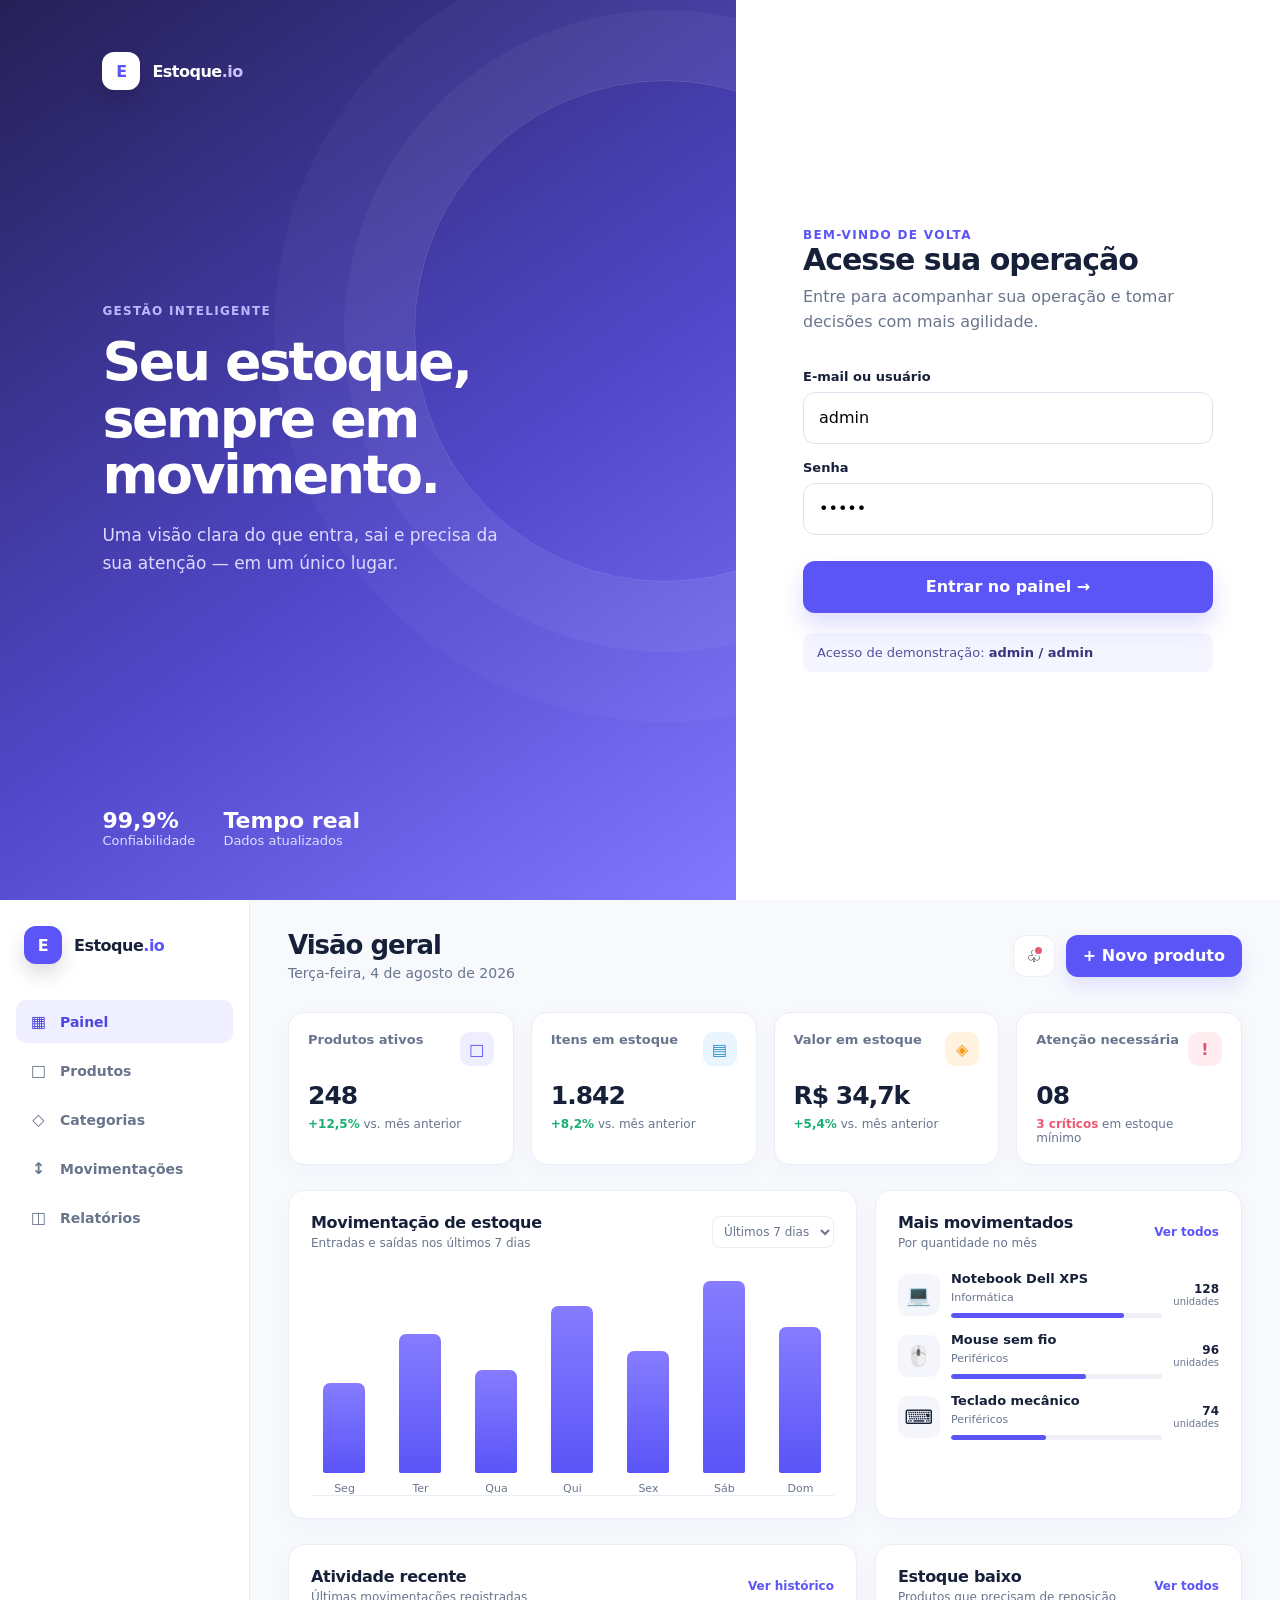
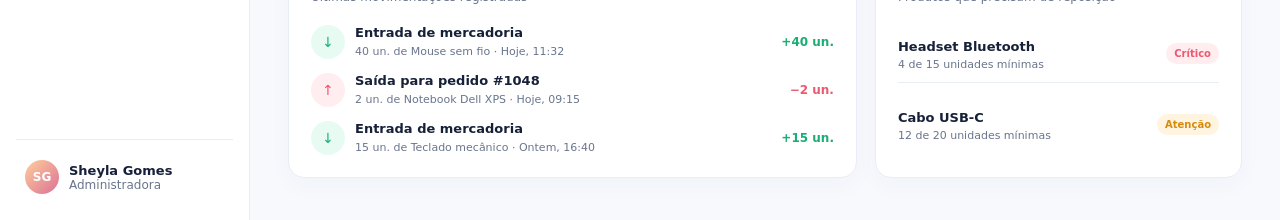
==== index.html @ 73a653dc "Add files via upload" ====
<!doctype html>
<html lang="pt-BR">
<head>
  <meta charset="UTF-8" />
  <meta name="viewport" content="width=device-width, initial-scale=1.0" />
  <title>Estoque | Controle inteligente</title>
  <style>
    :root { --ink:#172039; --muted:#69758d; --line:#e9edf5; --surface:#fff; --canvas:#f7f9fd; --brand:#5b54f7; --brand-2:#857cff; --green:#18ae74; --red:#ec5970; --amber:#ffb547; }
    *{box-sizing:border-box} body{margin:0;font-family:Inter,ui-sans-serif,system-ui,-apple-system,"Segoe UI",sans-serif;color:var(--ink);background:var(--canvas)} button,input,select{font:inherit} button{border:0;cursor:pointer}
    .login{min-height:100vh;display:grid;grid-template-columns:1.15fr .85fr;background:#fff}.login-visual{padding:52px 8vw;display:flex;flex-direction:column;justify-content:space-between;background:linear-gradient(145deg,#252056 0%,#5148cb 58%,#8178ff 100%);color:#fff;position:relative;overflow:hidden}.login-visual:after{content:"";position:absolute;width:500px;height:500px;border:1px solid rgba(255,255,255,.15);border-radius:50%;right:-180px;top:80px;box-shadow:0 0 0 70px rgba(255,255,255,.04),0 0 0 140px rgba(255,255,255,.03)}.brand{display:flex;gap:12px;align-items:center;font-weight:800;letter-spacing:-.5px;position:relative;z-index:1}.brand-mark{width:38px;height:38px;border-radius:12px;background:#fff;color:var(--brand);display:grid;place-items:center;font-weight:900;box-shadow:0 10px 20px #0002}.login-copy{max-width:520px;position:relative;z-index:1}.eyebrow{font-size:12px;font-weight:800;letter-spacing:1.3px;text-transform:uppercase;color:#bcb8ff}.login-copy h1{font-size:clamp(36px,4.2vw,64px);line-height:1.05;letter-spacing:-2.4px;margin:16px 0}.login-copy p{font-size:17px;line-height:1.65;color:#dddafe;max-width:400px}.mini-stats{display:flex;gap:28px;font-size:13px;color:#dedcff;position:relative;z-index:1}.mini-stats b{font-size:22px;display:block;color:#fff}.login-form{display:flex;justify-content:center;align-items:center;padding:32px}.form-card{width:min(410px,100%)}.form-card h2{font-size:30px;letter-spacing:-1px;margin:0 0 8px}.form-card>p{color:var(--muted);line-height:1.55;margin:0 0 34px}.field{display:grid;gap:8px;margin:16px 0}.field label{font-size:13px;font-weight:700}.field input{height:52px;border:1px solid #dde3ee;border-radius:12px;padding:0 15px;outline:none;transition:.2s}.field input:focus{border-color:var(--brand);box-shadow:0 0 0 4px #5b54f715}.primary{background:var(--brand);color:#fff;height:52px;border-radius:12px;font-weight:800;width:100%;margin-top:10px;box-shadow:0 12px 22px #5b54f734;transition:.2s}.primary:hover{transform:translateY(-1px);background:#4d46e9}.hint{margin-top:20px;padding:12px 14px;border-radius:10px;background:#f4f5ff;color:#56519f;font-size:13px}.hint b{color:#39347c}
    .app{display:grid;grid-template-columns:250px 1fr;min-height:100vh}.side{background:#fff;border-right:1px solid var(--line);padding:26px 16px;display:flex;flex-direction:column}.side .brand{color:var(--ink);padding:0 8px 36px}.side .brand-mark{background:var(--brand);color:white}.nav{display:grid;gap:6px}.nav button{background:transparent;color:#68758c;text-align:left;padding:12px 13px;border-radius:10px;font-size:14px;font-weight:700;display:flex;gap:12px;align-items:center}.nav button:hover,.nav button.active{background:#f0efff;color:#4e47de}.nav .ico{width:19px;text-align:center;font-size:16px}.side-bottom{margin-top:auto;padding:20px 9px 0;border-top:1px solid var(--line);display:flex;gap:10px;align-items:center}.avatar{width:34px;height:34px;border-radius:50%;background:linear-gradient(135deg,#ffcf9d,#db7194);color:#fff;display:grid;place-items:center;font-size:12px;font-weight:800}.who{font-size:12px;color:var(--muted)}.who b{display:block;color:var(--ink);font-size:13px}
    main{padding:30px 38px 42px;max-width:1550px;width:100%;margin:auto}.top{display:flex;align-items:center;justify-content:space-between;margin-bottom:31px}.top h1{font-size:26px;letter-spacing:-1px;margin:0 0 5px}.top p{margin:0;color:var(--muted);font-size:14px}.actions{display:flex;gap:11px;align-items:center}.bell{width:42px;height:42px;border:1px solid var(--line);background:#fff;border-radius:12px;font-size:17px;position:relative}.bell:after{content:"";position:absolute;width:7px;height:7px;border-radius:50%;background:var(--red);top:9px;right:10px;border:2px solid #fff}.new{height:42px;border-radius:12px;background:var(--brand);color:#fff;padding:0 17px;font-weight:750;box-shadow:0 9px 18px #5b54f724}.dashboard{display:grid;gap:25px}.metrics{display:grid;grid-template-columns:repeat(4,1fr);gap:17px}.metric,.panel{background:var(--surface);border:1px solid var(--line);border-radius:16px;box-shadow:0 8px 24px #26355808}.metric{padding:19px}.metric-top{display:flex;justify-content:space-between;color:var(--muted);font-size:13px;font-weight:650}.metric-icon{width:34px;height:34px;border-radius:10px;display:grid;place-items:center;font-size:16px}.purple{background:#efeeff;color:var(--brand)}.blue{background:#e9f5ff;color:#328fd0}.orange{background:#fff3df;color:#f59c1a}.pink{background:#ffedf1;color:#df5471}.metric strong{display:block;font-size:25px;letter-spacing:-1px;margin:15px 0 7px}.trend{font-size:12px;color:var(--muted)}.trend b{color:var(--green)}.content-grid{display:grid;grid-template-columns:1.55fr 1fr;gap:18px}.panel{padding:22px}.panel-head{display:flex;justify-content:space-between;align-items:center;margin-bottom:20px}.panel h3{margin:0;font-size:16px;letter-spacing:-.3px}.panel-head span{font-size:12px;color:var(--muted)}.select{border:1px solid var(--line);border-radius:8px;background:white;padding:7px;color:var(--muted);font-size:12px}.chart{height:225px;display:flex;align-items:flex-end;gap:17px;padding:10px 4px 0;border-bottom:1px solid var(--line)}.bar-wrap{height:100%;flex:1;display:flex;flex-direction:column;justify-content:flex-end;align-items:center;gap:9px}.bar{width:100%;max-width:42px;border-radius:7px 7px 2px 2px;background:linear-gradient(180deg,var(--brand-2),var(--brand));min-height:16px;position:relative}.bar:hover:before{content:attr(data-value);position:absolute;top:-29px;left:50%;transform:translateX(-50%);background:#222a42;color:white;padding:4px 6px;border-radius:5px;font-size:10px;white-space:nowrap}.bar-wrap small{font-size:11px;color:var(--muted)}.stock-list{display:grid;gap:14px}.stock{display:grid;grid-template-columns:42px 1fr auto;align-items:center;gap:11px}.product-icon{width:42px;height:42px;border-radius:11px;display:grid;place-items:center;background:#f5f6fb;font-size:20px}.stock-name b,.activity b{font-size:13px;display:block}.stock-name span,.activity span{font-size:11px;color:var(--muted)}.progress{height:5px;background:#eef0f6;border-radius:6px;margin-top:8px;overflow:hidden}.progress i{display:block;height:100%;background:var(--brand);border-radius:inherit}.stock-qtd{font-size:12px;text-align:right;font-weight:750}.stock-qtd span{display:block;color:var(--muted);font-weight:500;font-size:10px}.bottom-grid{display:grid;grid-template-columns:1.55fr 1fr;gap:18px}.activity-list{display:grid;gap:14px}.activity{display:grid;grid-template-columns:34px 1fr auto;gap:10px;align-items:center}.activity-ico{width:34px;height:34px;border-radius:50%;display:grid;place-items:center;font-size:14px}.in{background:#e8fbf2;color:var(--green)}.out{background:#ffedf0;color:var(--red)}.movement{font-size:12px;font-weight:800}.movement.in{background:none}.movement.out{background:none}.low-list{display:grid;gap:13px}.low{display:flex;justify-content:space-between;align-items:center;padding:11px 0;border-bottom:1px solid var(--line)}.low:last-child{border:0}.tag{font-size:10px;font-weight:800;border-radius:999px;padding:5px 8px}.critical{background:#ffedf0;color:var(--red)}.attention{background:#fff4df;color:#d78a0b}.link{font-size:12px;font-weight:750;color:var(--brand);background:none;padding:0}
    .view{display:none}.view.show{display:block}.table-panel{padding:0;overflow:hidden}.table-toolbar{padding:20px;display:flex;gap:13px;justify-content:space-between;border-bottom:1px solid var(--line)}.search{width:280px;max-width:65%;height:39px;border:1px solid var(--line);border-radius:9px;padding:0 12px;outline:none}.filter{border:1px solid var(--line);background:white;border-radius:9px;padding:0 12px;color:var(--muted)}table{border-collapse:collapse;width:100%;font-size:13px}th{text-align:left;background:#fafbfe;padding:13px 20px;color:#7d879b;font-size:11px;text-transform:uppercase;letter-spacing:.5px}td{padding:15px 20px;border-top:1px solid var(--line)}.status{font-size:11px;font-weight:750;padding:5px 9px;border-radius:20px;background:#e8fbf2;color:#159564}.status.low{background:#fff4df;color:#d78a0b}.product-cell{display:flex;align-items:center;gap:10px}.product-cell .product-icon{width:31px;height:31px;font-size:15px;border-radius:8px}.modal{display:none;position:fixed;inset:0;background:#12152a75;z-index:5;place-items:center;padding:16px}.modal.open{display:grid}.modal-card{width:min(480px,100%);background:white;border-radius:18px;padding:25px;box-shadow:0 20px 60px #11142c55}.modal-title{display:flex;align-items:center;justify-content:space-between}.modal-title h2{font-size:20px;margin:0}.close{background:#f3f4fa;width:33px;height:33px;border-radius:9px;color:#68758c}.modal-card .primary{margin-top:16px}.two-fields{display:grid;grid-template-columns:1fr 1fr;gap:12px}
    @media(max-width:980px){.login{grid-template-columns:1fr}.login-visual{min-height:360px}.app{grid-template-columns:76px 1fr}.side{padding:24px 11px}.side .brand{padding:0 0 30px;justify-content:center}.brand-name,.nav span:not(.ico),.side-bottom .who{display:none}.nav button{justify-content:center;padding:13px}.side-bottom{justify-content:center}.metrics{grid-template-columns:repeat(2,1fr)}.content-grid,.bottom-grid{grid-template-columns:1fr}main{padding:26px 22px}}@media(max-width:600px){.login-visual{padding:32px;min-height:310px}.login-copy h1{font-size:38px}.mini-stats{gap:16px}.app{display:block}.side{position:sticky;top:0;z-index:3;height:65px;display:flex;flex-direction:row;padding:10px;border-bottom:1px solid var(--line)}.side .brand{padding:0;flex:1;justify-content:flex-start}.nav{display:flex;gap:2px}.nav button{padding:9px}.nav button:nth-child(n+5){display:none}.side-bottom{display:none}main{padding:23px 16px}.top{align-items:flex-start}.top p{display:none}.new{font-size:0;width:42px;padding:0}.new:after{content:"+";font-size:20px}.metrics{grid-template-columns:1fr 1fr;gap:10px}.metric{padding:14px}.metric strong{font-size:21px}.content-grid,.bottom-grid{gap:12px}.panel{padding:17px}.chart{gap:8px}.table-toolbar{padding:13px}.search{width:100%;max-width:100%}.filter{display:none}th:nth-child(3),td:nth-child(3),th:nth-child(5),td:nth-child(5){display:none}}
  </style>
</head>
<body>
  <section id="login" class="login"><aside class="login-visual"><div class="brand"><div class="brand-mark">E</div> <span>Estoque<span style="color:#c6c1ff">.io</span></span></div><div class="login-copy"><div class="eyebrow">Gestão inteligente</div><h1>Seu estoque, sempre em movimento.</h1><p>Uma visão clara do que entra, sai e precisa da sua atenção — em um único lugar.</p></div><div class="mini-stats"><div><b>99,9%</b>Confiabilidade</div><div><b>Tempo real</b>Dados atualizados</div></div></aside><main class="login-form"><form class="form-card" onsubmit="enter(event)"><div class="eyebrow" style="color:var(--brand)">Bem-vindo de volta</div><h2>Acesse sua operação</h2><p>Entre para acompanhar sua operação e tomar decisões com mais agilidade.</p><div class="field"><label for="user">E-mail ou usuário</label><input id="user" required placeholder="Digite seu usuário" value="admin"></div><div class="field"><label for="password">Senha</label><input id="password" required type="password" placeholder="Digite sua senha" value="admin"></div><button class="primary" type="submit">Entrar no painel →</button><div class="hint">Acesso de demonstração: <b>admin / admin</b></div></form></main></section>
  <section id="app" class="app" hidden><aside class="side"><div class="brand"><div class="brand-mark">E</div><span class="brand-name">Estoque<span style="color:var(--brand)">.io</span></span></div><nav class="nav"><button class="active" onclick="switchView('dashboard',this)"><span class="ico">▦</span><span>Painel</span></button><button onclick="switchView('products',this)"><span class="ico">□</span><span>Produtos</span></button><button onclick="switchView('categories',this)"><span class="ico">◇</span><span>Categorias</span></button><button onclick="switchView('moves',this)"><span class="ico">↕</span><span>Movimentações</span></button><button onclick="switchView('reports',this)"><span class="ico">◫</span><span>Relatórios</span></button></nav><div class="side-bottom"><div class="avatar">SG</div><div class="who"><b>Sheyla Gomes</b>Administradora</div></div></aside><main><header class="top"><div><h1 id="page-title">Visão geral</h1><p id="page-sub">Terça-feira, 4 de agosto de 2026</p></div><div class="actions"><button class="bell" aria-label="Notificações">♧</button><button class="new" onclick="openModal()">+ Novo produto</button></div></header>
    <section id="dashboard" class="view show"><div class="dashboard"><div class="metrics"><article class="metric"><div class="metric-top">Produtos ativos <span class="metric-icon purple">□</span></div><strong>248</strong><div class="trend"><b>+12,5%</b> vs. mês anterior</div></article><article class="metric"><div class="metric-top">Itens em estoque <span class="metric-icon blue">▤</span></div><strong>1.842</strong><div class="trend"><b>+8,2%</b> vs. mês anterior</div></article><article class="metric"><div class="metric-top">Valor em estoque <span class="metric-icon orange">◈</span></div><strong>R$ 34,7k</strong><div class="trend"><b>+5,4%</b> vs. mês anterior</div></article><article class="metric"><div class="metric-top">Atenção necessária <span class="metric-icon pink">!</span></div><strong>08</strong><div class="trend"><b style="color:var(--red)">3 críticos</b> em estoque mínimo</div></article></div><div class="content-grid"><article class="panel"><div class="panel-head"><div><h3>Movimentação de estoque</h3><span>Entradas e saídas nos últimos 7 dias</span></div><select class="select"><option>Últimos 7 dias</option></select></div><div class="chart"><div class="bar-wrap"><div class="bar" style="height:42%" data-value="R$ 3.240"></div><small>Seg</small></div><div class="bar-wrap"><div class="bar" style="height:65%" data-value="R$ 5.180"></div><small>Ter</small></div><div class="bar-wrap"><div class="bar" style="height:48%" data-value="R$ 3.960"></div><small>Qua</small></div><div class="bar-wrap"><div class="bar" style="height:78%" data-value="R$ 6.440"></div><small>Qui</small></div><div class="bar-wrap"><div class="bar" style="height:57%" data-value="R$ 4.720"></div><small>Sex</small></div><div class="bar-wrap"><div class="bar" style="height:93%" data-value="R$ 7.680"></div><small>Sáb</small></div><div class="bar-wrap"><div class="bar" style="height:68%" data-value="R$ 5.360"></div><small>Dom</small></div></div></article><article class="panel"><div class="panel-head"><div><h3>Mais movimentados</h3><span>Por quantidade no mês</span></div><button class="link" onclick="switchView('products',document.querySelectorAll('.nav button')[1])">Ver todos</button></div><div class="stock-list"><div class="stock"><div class="product-icon">💻</div><div class="stock-name"><b>Notebook Dell XPS</b><span>Informática</span><div class="progress"><i style="width:82%"></i></div></div><div class="stock-qtd">128<span>unidades</span></div></div><div class="stock"><div class="product-icon">🖱️</div><div class="stock-name"><b>Mouse sem fio</b><span>Periféricos</span><div class="progress"><i style="width:64%"></i></div></div><div class="stock-qtd">96<span>unidades</span></div></div><div class="stock"><div class="product-icon">⌨️</div><div class="stock-name"><b>Teclado mecânico</b><span>Periféricos</span><div class="progress"><i style="width:45%"></i></div></div><div class="stock-qtd">74<span>unidades</span></div></div></div></article></div><div class="bottom-grid"><article class="panel"><div class="panel-head"><div><h3>Atividade recente</h3><span>Últimas movimentações registradas</span></div><button class="link" onclick="switchView('moves',document.querySelectorAll('.nav button')[3])">Ver histórico</button></div><div class="activity-list"><div class="activity"><div class="activity-ico in">↓</div><div><b>Entrada de mercadoria</b><span>40 un. de Mouse sem fio · Hoje, 11:32</span></div><div class="movement in">+40 un.</div></div><div class="activity"><div class="activity-ico out">↑</div><div><b>Saída para pedido #1048</b><span>2 un. de Notebook Dell XPS · Hoje, 09:15</span></div><div class="movement out">−2 un.</div></div><div class="activity"><div class="activity-ico in">↓</div><div><b>Entrada de mercadoria</b><span>15 un. de Teclado mecânico · Ontem, 16:40</span></div><div class="movement in">+15 un.</div></div></div></article><article class="panel"><div class="panel-head"><div><h3>Estoque baixo</h3><span>Produtos que precisam de reposição</span></div><button class="link">Ver todos</button></div><div class="low-list"><div class="low"><div><b style="font-size:13px">Headset Bluetooth</b><span style="display:block;color:var(--muted);font-size:11px;margin-top:3px">4 de 15 unidades mínimas</span></div><span class="tag critical">Crítico</span></div><div class="low"><div><b style="font-size:13px">Cabo USB-C</b><span style="display:block;color:var(--muted);font-size:11px;margin-top:3px">12 de 20 unidades mínimas</span></div><span class="tag attention">Atenção</span></div></div></article></div></div></section>
    <section id="products" class="view"><article class="panel table-panel"><div class="table-toolbar"><input class="search" placeholder="Buscar produtos..." oninput="filterRows(this.value)"><button class="filter">Filtros ▾</button></div><table><thead><tr><th>Produto</th><th>Categoria</th><th>Estoque</th><th>Preço unitário</th><th>Status</th></tr></thead><tbody id="productRows"><tr><td><div class="product-cell"><div class="product-icon">💻</div><b>Notebook Dell XPS</b></div></td><td>Informática</td><td>128 un.</td><td>R$ 5.499,00</td><td><span class="status">Disponível</span></td></tr><tr><td><div class="product-cell"><div class="product-icon">🖱️</div><b>Mouse sem fio</b></div></td><td>Periféricos</td><td>96 un.</td><td>R$ 129,90</td><td><span class="status">Disponível</span></td></tr><tr><td><div class="product-cell"><div class="product-icon">🎧</div><b>Headset Bluetooth</b></div></td><td>Áudio</td><td>4 un.</td><td>R$ 249,90</td><td><span class="status low">Estoque baixo</span></td></tr><tr><td><div class="product-cell"><div class="product-icon">⌨️</div><b>Teclado mecânico</b></div></td><td>Periféricos</td><td>74 un.</td><td>R$ 349,90</td><td><span class="status">Disponível</span></td></tr></tbody></table></article></section>
    <section id="categories" class="view"><div class="metrics"><article class="metric"><div class="metric-top">Informática <span class="metric-icon purple">▣</span></div><strong>82</strong><div class="trend">produtos cadastrados</div></article><article class="metric"><div class="metric-top">Periféricos <span class="metric-icon blue">◉</span></div><strong>64</strong><div class="trend">produtos cadastrados</div></article><article class="metric"><div class="metric-top">Áudio <span class="metric-icon orange">◌</span></div><strong>37</strong><div class="trend">produtos cadastrados</div></article></div></section>
    <section id="moves" class="view"><article class="panel"><div class="panel-head"><div><h3>Histórico de movimentações</h3><span>Entradas e saídas recentes</span></div><button class="new" onclick="openModal('move')">+ Registrar movimentação</button></div><div class="activity-list"><div class="activity"><div class="activity-ico in">↓</div><div><b>Entrada · Mouse sem fio</b><span>Fornecedor Tech Supply · Hoje, 11:32</span></div><div class="movement in">+40 un.</div></div><div class="activity"><div class="activity-ico out">↑</div><div><b>Saída · Notebook Dell XPS</b><span>Pedido #1048 · Hoje, 09:15</span></div><div class="movement out">−2 un.</div></div><div class="activity"><div class="activity-ico in">↓</div><div><b>Entrada · Teclado mecânico</b><span>Fornecedor KeyMax · Ontem, 16:40</span></div><div class="movement in">+15 un.</div></div></div></article></section>
    <section id="reports" class="view"><div class="content-grid"><article class="panel"><div class="panel-head"><div><h3>Resumo financeiro</h3><span>Visão de estoque por categoria</span></div></div><div class="chart"><div class="bar-wrap"><div class="bar" style="height:90%" data-value="R$ 18.240"></div><small>Informática</small></div><div class="bar-wrap"><div class="bar" style="height:62%;background:linear-gradient(180deg,#55cfb0,#17a976)" data-value="R$ 10.930"></div><small>Periféricos</small></div><div class="bar-wrap"><div class="bar" style="height:38%;background:linear-gradient(180deg,#ffa962,#f27e40)" data-value="R$ 5.574"></div><small>Áudio</small></div></div></article><article class="panel"><h3>Relatórios disponíveis</h3><div class="low-list" style="margin-top:14px"><div class="low"><b style="font-size:13px">Posição de estoque</b><button class="link">Exportar</button></div><div class="low"><b style="font-size:13px">Produtos abaixo do mínimo</b><button class="link">Exportar</button></div><div class="low"><b style="font-size:13px">Histórico de movimentações</b><button class="link">Exportar</button></div></div></article></div></section>
  </main></section><div class="modal" id="modal"><form class="modal-card" onsubmit="addProduct(event)"><div class="modal-title"><h2 id="modal-heading">Novo produto</h2><button type="button" class="close" onclick="closeModal()">×</button></div><div class="field"><label>Nome do produto</label><input id="newName" required placeholder="Ex.: Monitor ultrawide"></div><div class="two-fields"><div class="field"><label>Categoria</label><input required placeholder="Categoria"></div><div class="field"><label>Quantidade</label><input required type="number" min="0" placeholder="0"></div></div><div class="two-fields"><div class="field"><label>Preço unitário</label><input required placeholder="R$ 0,00"></div><div class="field"><label>Estoque mínimo</label><input required type="number" min="0" placeholder="0"></div></div><button class="primary" type="submit">Salvar produto</button></form></div>
  <script>
    const labels={dashboard:['Visão geral','Terça-feira, 4 de agosto de 2026'],products:['Produtos','Gerencie seu catálogo e níveis de estoque'],categories:['Categorias','Organize seus produtos por grupos'],moves:['Movimentações','Acompanhe todas as entradas e saídas'],reports:['Relatórios','Indicadores para decisões mais assertivas']};
    function enter(e){e.preventDefault();document.querySelector('#login').hidden=true;document.querySelector('#app').hidden=false}
    function switchView(id,btn){document.querySelectorAll('.view').forEach(v=>v.classList.remove('show'));document.querySelector('#'+id).classList.add('show');document.querySelectorAll('.nav button').forEach(b=>b.classList.remove('active'));btn.classList.add('active');document.querySelector('#page-title').textContent=labels[id][0];document.querySelector('#page-sub').textContent=labels[id][1];document.querySelector('.new').style.display=id==='products'||id==='dashboard'?'block':'none'}
    function openModal(mode){document.querySelector('#modal-heading').textContent=mode==='move'?'Registrar movimentação':'Novo produto';document.querySelector('#modal').classList.add('open')}
    function closeModal(){document.querySelector('#modal').classList.remove('open')}
    function addProduct(e){e.preventDefault();const name=document.querySelector('#newName').value;const row=document.createElement('tr');row.innerHTML=`<td><div class="product-cell"><div class="product-icon">📦</div><b>${name}</b></div></td><td>Novo cadastro</td><td>0 un.</td><td>R$ 0,00</td><td><span class="status low">Sem estoque</span></td>`;document.querySelector('#productRows').prepend(row);closeModal();e.target.reset();switchView('products',document.querySelectorAll('.nav button')[1])}
    function filterRows(q){document.querySelectorAll('#productRows tr').forEach(r=>r.style.display=r.innerText.toLowerCase().includes(q.toLowerCase())?'':'none')}
  </script>
</body></html>
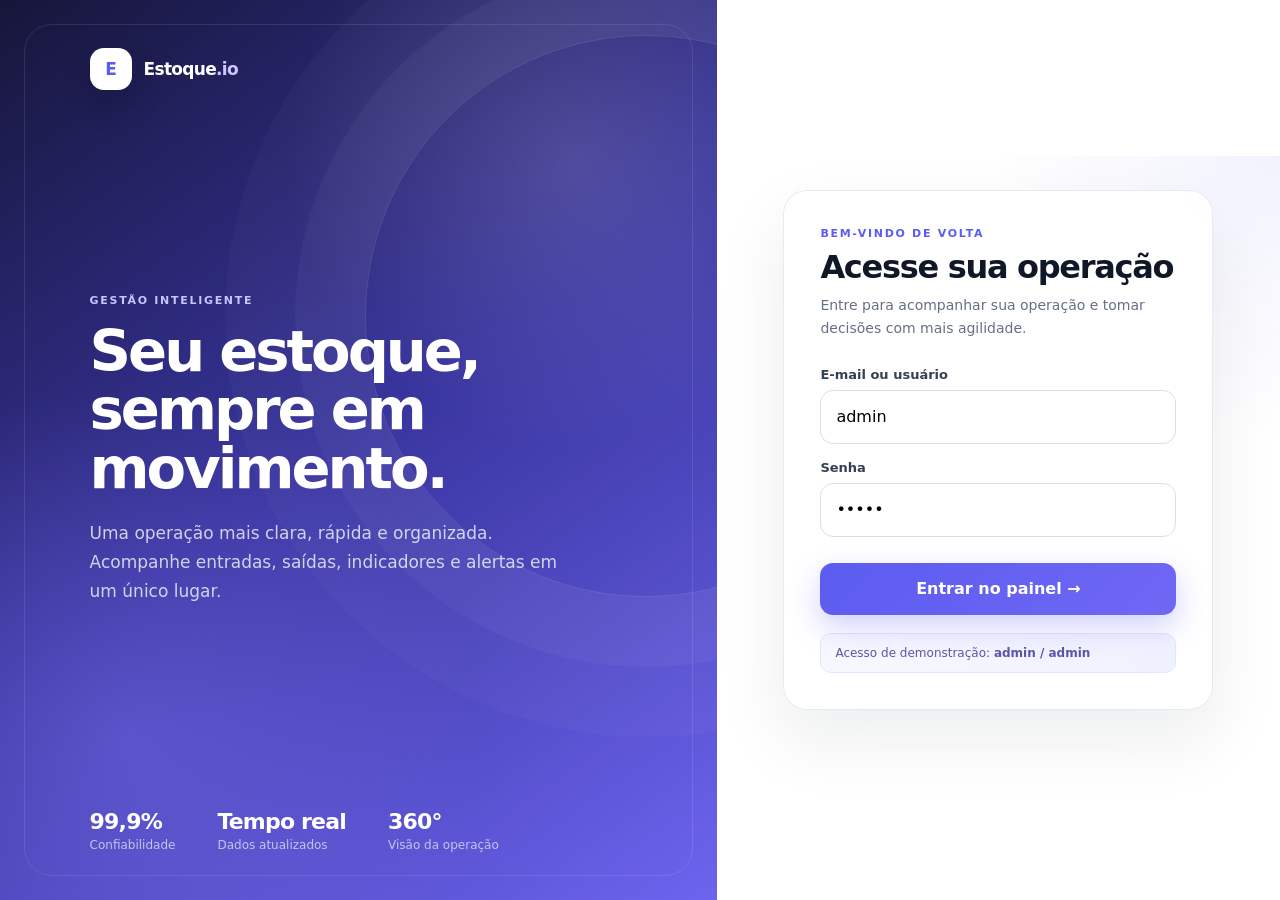
==== commit 6f4e0fef: "Update print statement from 'Hello' to 'Goodbye'" ====
--- a/index.html
+++ b/index.html
@@ -3,33 +3,332 @@
 <head>
   <meta charset="UTF-8" />
   <meta name="viewport" content="width=device-width, initial-scale=1.0" />
-  <title>Estoque | Controle inteligente</title>
+  <meta name="theme-color" content="#5b5cf0" />
+  <title>Estoque.io | Gestão inteligente</title>
   <style>
-    :root { --ink:#172039; --muted:#69758d; --line:#e9edf5; --surface:#fff; --canvas:#f7f9fd; --brand:#5b54f7; --brand-2:#857cff; --green:#18ae74; --red:#ec5970; --amber:#ffb547; }
-    *{box-sizing:border-box} body{margin:0;font-family:Inter,ui-sans-serif,system-ui,-apple-system,"Segoe UI",sans-serif;color:var(--ink);background:var(--canvas)} button,input,select{font:inherit} button{border:0;cursor:pointer}
-    .login{min-height:100vh;display:grid;grid-template-columns:1.15fr .85fr;background:#fff}.login-visual{padding:52px 8vw;display:flex;flex-direction:column;justify-content:space-between;background:linear-gradient(145deg,#252056 0%,#5148cb 58%,#8178ff 100%);color:#fff;position:relative;overflow:hidden}.login-visual:after{content:"";position:absolute;width:500px;height:500px;border:1px solid rgba(255,255,255,.15);border-radius:50%;right:-180px;top:80px;box-shadow:0 0 0 70px rgba(255,255,255,.04),0 0 0 140px rgba(255,255,255,.03)}.brand{display:flex;gap:12px;align-items:center;font-weight:800;letter-spacing:-.5px;position:relative;z-index:1}.brand-mark{width:38px;height:38px;border-radius:12px;background:#fff;color:var(--brand);display:grid;place-items:center;font-weight:900;box-shadow:0 10px 20px #0002}.login-copy{max-width:520px;position:relative;z-index:1}.eyebrow{font-size:12px;font-weight:800;letter-spacing:1.3px;text-transform:uppercase;color:#bcb8ff}.login-copy h1{font-size:clamp(36px,4.2vw,64px);line-height:1.05;letter-spacing:-2.4px;margin:16px 0}.login-copy p{font-size:17px;line-height:1.65;color:#dddafe;max-width:400px}.mini-stats{display:flex;gap:28px;font-size:13px;color:#dedcff;position:relative;z-index:1}.mini-stats b{font-size:22px;display:block;color:#fff}.login-form{display:flex;justify-content:center;align-items:center;padding:32px}.form-card{width:min(410px,100%)}.form-card h2{font-size:30px;letter-spacing:-1px;margin:0 0 8px}.form-card>p{color:var(--muted);line-height:1.55;margin:0 0 34px}.field{display:grid;gap:8px;margin:16px 0}.field label{font-size:13px;font-weight:700}.field input{height:52px;border:1px solid #dde3ee;border-radius:12px;padding:0 15px;outline:none;transition:.2s}.field input:focus{border-color:var(--brand);box-shadow:0 0 0 4px #5b54f715}.primary{background:var(--brand);color:#fff;height:52px;border-radius:12px;font-weight:800;width:100%;margin-top:10px;box-shadow:0 12px 22px #5b54f734;transition:.2s}.primary:hover{transform:translateY(-1px);background:#4d46e9}.hint{margin-top:20px;padding:12px 14px;border-radius:10px;background:#f4f5ff;color:#56519f;font-size:13px}.hint b{color:#39347c}
-    .app{display:grid;grid-template-columns:250px 1fr;min-height:100vh}.side{background:#fff;border-right:1px solid var(--line);padding:26px 16px;display:flex;flex-direction:column}.side .brand{color:var(--ink);padding:0 8px 36px}.side .brand-mark{background:var(--brand);color:white}.nav{display:grid;gap:6px}.nav button{background:transparent;color:#68758c;text-align:left;padding:12px 13px;border-radius:10px;font-size:14px;font-weight:700;display:flex;gap:12px;align-items:center}.nav button:hover,.nav button.active{background:#f0efff;color:#4e47de}.nav .ico{width:19px;text-align:center;font-size:16px}.side-bottom{margin-top:auto;padding:20px 9px 0;border-top:1px solid var(--line);display:flex;gap:10px;align-items:center}.avatar{width:34px;height:34px;border-radius:50%;background:linear-gradient(135deg,#ffcf9d,#db7194);color:#fff;display:grid;place-items:center;font-size:12px;font-weight:800}.who{font-size:12px;color:var(--muted)}.who b{display:block;color:var(--ink);font-size:13px}
-    main{padding:30px 38px 42px;max-width:1550px;width:100%;margin:auto}.top{display:flex;align-items:center;justify-content:space-between;margin-bottom:31px}.top h1{font-size:26px;letter-spacing:-1px;margin:0 0 5px}.top p{margin:0;color:var(--muted);font-size:14px}.actions{display:flex;gap:11px;align-items:center}.bell{width:42px;height:42px;border:1px solid var(--line);background:#fff;border-radius:12px;font-size:17px;position:relative}.bell:after{content:"";position:absolute;width:7px;height:7px;border-radius:50%;background:var(--red);top:9px;right:10px;border:2px solid #fff}.new{height:42px;border-radius:12px;background:var(--brand);color:#fff;padding:0 17px;font-weight:750;box-shadow:0 9px 18px #5b54f724}.dashboard{display:grid;gap:25px}.metrics{display:grid;grid-template-columns:repeat(4,1fr);gap:17px}.metric,.panel{background:var(--surface);border:1px solid var(--line);border-radius:16px;box-shadow:0 8px 24px #26355808}.metric{padding:19px}.metric-top{display:flex;justify-content:space-between;color:var(--muted);font-size:13px;font-weight:650}.metric-icon{width:34px;height:34px;border-radius:10px;display:grid;place-items:center;font-size:16px}.purple{background:#efeeff;color:var(--brand)}.blue{background:#e9f5ff;color:#328fd0}.orange{background:#fff3df;color:#f59c1a}.pink{background:#ffedf1;color:#df5471}.metric strong{display:block;font-size:25px;letter-spacing:-1px;margin:15px 0 7px}.trend{font-size:12px;color:var(--muted)}.trend b{color:var(--green)}.content-grid{display:grid;grid-template-columns:1.55fr 1fr;gap:18px}.panel{padding:22px}.panel-head{display:flex;justify-content:space-between;align-items:center;margin-bottom:20px}.panel h3{margin:0;font-size:16px;letter-spacing:-.3px}.panel-head span{font-size:12px;color:var(--muted)}.select{border:1px solid var(--line);border-radius:8px;background:white;padding:7px;color:var(--muted);font-size:12px}.chart{height:225px;display:flex;align-items:flex-end;gap:17px;padding:10px 4px 0;border-bottom:1px solid var(--line)}.bar-wrap{height:100%;flex:1;display:flex;flex-direction:column;justify-content:flex-end;align-items:center;gap:9px}.bar{width:100%;max-width:42px;border-radius:7px 7px 2px 2px;background:linear-gradient(180deg,var(--brand-2),var(--brand));min-height:16px;position:relative}.bar:hover:before{content:attr(data-value);position:absolute;top:-29px;left:50%;transform:translateX(-50%);background:#222a42;color:white;padding:4px 6px;border-radius:5px;font-size:10px;white-space:nowrap}.bar-wrap small{font-size:11px;color:var(--muted)}.stock-list{display:grid;gap:14px}.stock{display:grid;grid-template-columns:42px 1fr auto;align-items:center;gap:11px}.product-icon{width:42px;height:42px;border-radius:11px;display:grid;place-items:center;background:#f5f6fb;font-size:20px}.stock-name b,.activity b{font-size:13px;display:block}.stock-name span,.activity span{font-size:11px;color:var(--muted)}.progress{height:5px;background:#eef0f6;border-radius:6px;margin-top:8px;overflow:hidden}.progress i{display:block;height:100%;background:var(--brand);border-radius:inherit}.stock-qtd{font-size:12px;text-align:right;font-weight:750}.stock-qtd span{display:block;color:var(--muted);font-weight:500;font-size:10px}.bottom-grid{display:grid;grid-template-columns:1.55fr 1fr;gap:18px}.activity-list{display:grid;gap:14px}.activity{display:grid;grid-template-columns:34px 1fr auto;gap:10px;align-items:center}.activity-ico{width:34px;height:34px;border-radius:50%;display:grid;place-items:center;font-size:14px}.in{background:#e8fbf2;color:var(--green)}.out{background:#ffedf0;color:var(--red)}.movement{font-size:12px;font-weight:800}.movement.in{background:none}.movement.out{background:none}.low-list{display:grid;gap:13px}.low{display:flex;justify-content:space-between;align-items:center;padding:11px 0;border-bottom:1px solid var(--line)}.low:last-child{border:0}.tag{font-size:10px;font-weight:800;border-radius:999px;padding:5px 8px}.critical{background:#ffedf0;color:var(--red)}.attention{background:#fff4df;color:#d78a0b}.link{font-size:12px;font-weight:750;color:var(--brand);background:none;padding:0}
-    .view{display:none}.view.show{display:block}.table-panel{padding:0;overflow:hidden}.table-toolbar{padding:20px;display:flex;gap:13px;justify-content:space-between;border-bottom:1px solid var(--line)}.search{width:280px;max-width:65%;height:39px;border:1px solid var(--line);border-radius:9px;padding:0 12px;outline:none}.filter{border:1px solid var(--line);background:white;border-radius:9px;padding:0 12px;color:var(--muted)}table{border-collapse:collapse;width:100%;font-size:13px}th{text-align:left;background:#fafbfe;padding:13px 20px;color:#7d879b;font-size:11px;text-transform:uppercase;letter-spacing:.5px}td{padding:15px 20px;border-top:1px solid var(--line)}.status{font-size:11px;font-weight:750;padding:5px 9px;border-radius:20px;background:#e8fbf2;color:#159564}.status.low{background:#fff4df;color:#d78a0b}.product-cell{display:flex;align-items:center;gap:10px}.product-cell .product-icon{width:31px;height:31px;font-size:15px;border-radius:8px}.modal{display:none;position:fixed;inset:0;background:#12152a75;z-index:5;place-items:center;padding:16px}.modal.open{display:grid}.modal-card{width:min(480px,100%);background:white;border-radius:18px;padding:25px;box-shadow:0 20px 60px #11142c55}.modal-title{display:flex;align-items:center;justify-content:space-between}.modal-title h2{font-size:20px;margin:0}.close{background:#f3f4fa;width:33px;height:33px;border-radius:9px;color:#68758c}.modal-card .primary{margin-top:16px}.two-fields{display:grid;grid-template-columns:1fr 1fr;gap:12px}
-    @media(max-width:980px){.login{grid-template-columns:1fr}.login-visual{min-height:360px}.app{grid-template-columns:76px 1fr}.side{padding:24px 11px}.side .brand{padding:0 0 30px;justify-content:center}.brand-name,.nav span:not(.ico),.side-bottom .who{display:none}.nav button{justify-content:center;padding:13px}.side-bottom{justify-content:center}.metrics{grid-template-columns:repeat(2,1fr)}.content-grid,.bottom-grid{grid-template-columns:1fr}main{padding:26px 22px}}@media(max-width:600px){.login-visual{padding:32px;min-height:310px}.login-copy h1{font-size:38px}.mini-stats{gap:16px}.app{display:block}.side{position:sticky;top:0;z-index:3;height:65px;display:flex;flex-direction:row;padding:10px;border-bottom:1px solid var(--line)}.side .brand{padding:0;flex:1;justify-content:flex-start}.nav{display:flex;gap:2px}.nav button{padding:9px}.nav button:nth-child(n+5){display:none}.side-bottom{display:none}main{padding:23px 16px}.top{align-items:flex-start}.top p{display:none}.new{font-size:0;width:42px;padding:0}.new:after{content:"+";font-size:20px}.metrics{grid-template-columns:1fr 1fr;gap:10px}.metric{padding:14px}.metric strong{font-size:21px}.content-grid,.bottom-grid{gap:12px}.panel{padding:17px}.chart{gap:8px}.table-toolbar{padding:13px}.search{width:100%;max-width:100%}.filter{display:none}th:nth-child(3),td:nth-child(3),th:nth-child(5),td:nth-child(5){display:none}}
+    :root{
+      --ink:#101828;--muted:#667085;--line:#e7eaf0;--surface:#fff;--canvas:#f5f7fb;
+      --brand:#5b5cf0;--brand-dark:#4748d7;--brand-soft:#eef0ff;--green:#12a874;
+      --green-soft:#eafaf4;--red:#e65064;--red-soft:#fff0f2;--amber:#f59e0b;
+      --amber-soft:#fff7e6;--blue:#4388e8;--blue-soft:#eef6ff;
+      --shadow:0 10px 30px rgba(16,24,40,.06);--shadow-lg:0 28px 70px rgba(16,24,40,.14);
+    }
+    *{box-sizing:border-box}
+    html{scroll-behavior:smooth}
+    body{margin:0;font-family:Inter,ui-sans-serif,system-ui,-apple-system,"Segoe UI",sans-serif;color:var(--ink);background:radial-gradient(circle at 80% -10%,rgba(91,92,240,.08),transparent 28rem),var(--canvas);-webkit-font-smoothing:antialiased}
+    button,input,select{font:inherit}
+    button{border:0;cursor:pointer}
+    [hidden]{display:none!important}
+
+    /* LOGIN */
+    .login{min-height:100vh;display:grid;grid-template-columns:1.12fr .88fr;background:#fff}
+    .login-visual{padding:48px 7vw;display:flex;flex-direction:column;justify-content:space-between;background:radial-gradient(circle at 80% 18%,rgba(255,255,255,.14),transparent 18rem),radial-gradient(circle at 18% 82%,rgba(137,124,255,.34),transparent 22rem),linear-gradient(145deg,#16163a 0%,#38349d 48%,#6d64ef 100%);color:#fff;position:relative;overflow:hidden}
+    .login-visual:before{content:"";position:absolute;inset:24px;border:1px solid rgba(255,255,255,.1);border-radius:28px;pointer-events:none}
+    .login-visual:after{content:"";position:absolute;width:560px;height:560px;border:1px solid rgba(255,255,255,.12);border-radius:50%;right:-210px;top:35px;box-shadow:0 0 0 70px rgba(255,255,255,.035),0 0 0 140px rgba(255,255,255,.025)}
+    .brand{display:flex;gap:12px;align-items:center;font-size:17px;font-weight:850;letter-spacing:-.7px;position:relative;z-index:1}
+    .brand-mark{width:42px;height:42px;border-radius:14px;background:#fff;color:var(--brand);display:grid;place-items:center;font-weight:900;box-shadow:0 14px 30px rgba(8,8,30,.22)}
+    .login-copy{max-width:570px;position:relative;z-index:1}
+    .eyebrow{font-size:11px;font-weight:850;letter-spacing:1.7px;text-transform:uppercase;color:#c8c5ff}
+    .login-copy h1{font-size:clamp(40px,4.5vw,68px);line-height:1.02;letter-spacing:-3px;margin:16px 0 20px}
+    .login-copy p{font-size:17px;line-height:1.7;color:rgba(255,255,255,.76);max-width:470px;margin:0}
+    .mini-stats{display:flex;gap:42px;font-size:12px;color:rgba(255,255,255,.65);position:relative;z-index:1}
+    .mini-stats b{font-size:22px;display:block;color:#fff;margin-bottom:4px;letter-spacing:-.8px}
+    .login-form{display:flex;justify-content:center;align-items:center;padding:34px;background:radial-gradient(circle at 100% 0%,rgba(91,92,240,.08),transparent 18rem),#fff}
+    .form-card{width:min(430px,100%);padding:36px;background:rgba(255,255,255,.9);border:1px solid rgba(230,234,240,.95);border-radius:24px;box-shadow:0 30px 70px rgba(16,24,40,.08);backdrop-filter:blur(18px)}
+    .form-card h2{font-size:32px;letter-spacing:-1.3px;margin:8px 0;color:#101828}
+    .form-card>p{color:var(--muted);line-height:1.6;font-size:14px;margin:0 0 28px}
+    .field{display:grid;gap:8px;margin:16px 0}
+    .field label{font-size:13px;font-weight:750;color:#344054}
+    .field input{height:54px;border:1px solid #d9dee8;border-radius:13px;padding:0 15px;outline:none;background:#fff;transition:.2s}
+    .field input:hover{border-color:#c5cada}
+    .field input:focus{border-color:var(--brand);box-shadow:0 0 0 4px rgba(91,92,240,.11)}
+    .primary{background:linear-gradient(135deg,var(--brand),#7067f4);color:#fff;height:52px;border-radius:13px;font-weight:800;width:100%;margin-top:10px;box-shadow:0 12px 30px rgba(91,92,240,.28);transition:.2s}
+    .primary:hover{transform:translateY(-2px);background:linear-gradient(135deg,var(--brand-dark),#6258e8)}
+    .hint{margin-top:18px;padding:12px 14px;border-radius:11px;border:1px solid #e4e5ff;background:linear-gradient(135deg,#f8f8ff,#f0f1ff);color:#5955a7;font-size:12px}
+
+    /* APP */
+    .app{display:grid;grid-template-columns:270px minmax(0,1fr);min-height:100vh}
+    .side{position:sticky;top:0;height:100vh;background:rgba(255,255,255,.94);border-right:1px solid var(--line);padding:24px 16px;display:flex;flex-direction:column;backdrop-filter:blur(18px);z-index:4}
+    .side .brand{padding:0 9px 30px;color:var(--ink)}
+    .side .brand-mark{background:linear-gradient(135deg,var(--brand),#7168ef);color:#fff;box-shadow:0 10px 24px rgba(91,92,240,.24)}
+    .nav{display:grid;gap:7px}
+    .nav button{position:relative;display:flex;align-items:center;gap:12px;min-height:46px;padding:10px 12px;background:transparent;color:#667085;text-align:left;border-radius:12px;font-size:13px;font-weight:750;transition:.2s}
+    .nav button:hover{color:#3738bd;background:#f7f7ff;transform:translateX(2px)}
+    .nav button.active{color:#3839c7;background:linear-gradient(90deg,#f0f1ff,#f8f8ff);box-shadow:inset 0 0 0 1px #e5e6ff}
+    .nav button.active:before{content:"";position:absolute;left:-6px;top:10px;bottom:10px;width:3px;border-radius:999px;background:var(--brand)}
+    .ico{width:29px;height:29px;display:grid;place-items:center;border-radius:9px;background:#f4f6fa;flex:0 0 29px;color:currentColor}
+    .ico svg{width:17px;height:17px;stroke:currentColor;fill:none;stroke-width:1.8;stroke-linecap:round;stroke-linejoin:round}
+    .nav button.active .ico{background:#e5e6ff}
+    .side-bottom{margin-top:auto;padding:18px 9px 0;border-top:1px solid #edf0f5;display:flex;gap:10px;align-items:center}
+    .avatar{width:38px;height:38px;border-radius:50%;background:linear-gradient(135deg,#ffbb78,#e77b9e);color:#fff;display:grid;place-items:center;font-size:11px;font-weight:850;box-shadow:0 5px 14px rgba(180,98,130,.18)}
+    .who{font-size:11px;color:var(--muted)}
+    .who b{display:block;color:var(--ink);font-size:12px;margin-bottom:2px}
+
+    main{padding:34px 42px 48px;max-width:1600px;width:100%;margin:auto}
+    .top{display:flex;align-items:center;justify-content:space-between;margin-bottom:28px;gap:20px}
+    .top h1{font-size:29px;letter-spacing:-1.3px;margin:0 0 5px;font-weight:850}
+    .top p{margin:0;color:#7a8498;font-size:13px}
+    .actions{display:flex;gap:10px;align-items:center}
+    .bell{width:44px;height:44px;border:1px solid #e3e7ef;background:#fff;border-radius:13px;display:grid;place-items:center;position:relative;box-shadow:0 1px 2px rgba(16,24,40,.04)}
+    .bell svg{width:18px;height:18px;stroke:#667085;fill:none;stroke-width:1.8}
+    .bell:after{content:"";position:absolute;width:7px;height:7px;border-radius:50%;background:var(--red);top:8px;right:9px;border:2px solid #fff}
+    .new{height:44px;border-radius:13px;background:linear-gradient(135deg,var(--brand),#7067f4);color:#fff;padding:0 18px;font-weight:800;box-shadow:0 10px 25px rgba(91,92,240,.22);transition:.2s}
+    .new:hover{transform:translateY(-1px);box-shadow:0 14px 28px rgba(91,92,240,.28)}
+    .dashboard{display:grid;gap:20px}
+    .metrics{display:grid;grid-template-columns:repeat(4,minmax(0,1fr));gap:16px}
+    .metric,.panel{background:rgba(255,255,255,.97);border:1px solid rgba(228,232,240,.95);border-radius:18px;box-shadow:0 1px 2px rgba(16,24,40,.035);transition:.2s}
+    .metric{position:relative;overflow:hidden;padding:21px}
+    .metric:hover,.panel:hover{border-color:#dce0ea;box-shadow:var(--shadow);transform:translateY(-1px)}
+    .metric:after{content:"";position:absolute;width:110px;height:110px;border-radius:50%;right:-50px;top:-55px;background:rgba(91,92,240,.035)}
+    .metric-top{display:flex;justify-content:space-between;align-items:center;color:var(--muted);font-size:12px;font-weight:750}
+    .metric-icon{width:38px;height:38px;border-radius:11px;display:grid;place-items:center}
+    .metric-icon svg{width:18px;height:18px;stroke:currentColor;fill:none;stroke-width:1.8}
+    .purple{background:var(--brand-soft);color:var(--brand)}.blue{background:var(--blue-soft);color:var(--blue)}.orange{background:var(--amber-soft);color:var(--amber)}.pink{background:var(--red-soft);color:var(--red)}
+    .metric strong{display:block;font-size:28px;letter-spacing:-1.3px;margin:14px 0 7px;font-weight:850}
+    .trend{font-size:11px;color:var(--muted);line-height:1.5}.trend b{color:var(--green)}
+    .content-grid,.bottom-grid{display:grid;grid-template-columns:1.55fr 1fr;gap:16px}
+    .panel{padding:23px}
+    .panel-head{display:flex;justify-content:space-between;align-items:center;margin-bottom:22px;gap:16px}
+    .panel h3{margin:0;font-size:16px;letter-spacing:-.3px;font-weight:800}
+    .panel-head span{display:block;margin-top:4px;font-size:11px;color:#8992a6}
+    .select{border:1px solid #e1e5ec;border-radius:10px;background:#fff;padding:8px 10px;color:var(--muted);font-size:11px;outline:none}
+    .chart{height:235px;display:flex;align-items:flex-end;gap:17px;padding:20px 4px 0;border-bottom:1px solid var(--line);background:repeating-linear-gradient(to bottom,transparent 0,transparent 54px,rgba(226,230,238,.6) 55px)}
+    .bar-wrap{height:100%;flex:1;display:flex;flex-direction:column;justify-content:flex-end;align-items:center;gap:9px}
+    .bar{width:100%;max-width:44px;border-radius:9px 9px 3px 3px;background:linear-gradient(180deg,#9a8cff,#5b5cf0);min-height:16px;position:relative;box-shadow:0 8px 16px rgba(91,92,240,.14);transition:.2s}
+    .bar:hover{transform:translateY(-3px)}
+    .bar:hover:before{content:attr(data-value);position:absolute;top:-33px;left:50%;transform:translateX(-50%);background:#171b2f;color:#fff;padding:5px 8px;border-radius:7px;font-size:10px;white-space:nowrap}
+    .bar-wrap small{font-size:10px;color:var(--muted)}
+    .stock-list,.activity-list,.low-list{display:grid;gap:8px}
+    .stock{display:grid;grid-template-columns:44px 1fr auto;align-items:center;gap:11px;padding:8px;border-radius:12px}
+    .stock:hover,.activity:hover{background:#fafbff}
+    .product-icon{width:44px;height:44px;border-radius:12px;display:grid;place-items:center;background:linear-gradient(145deg,#f8f9fc,#eef1f6);border:1px solid #edf0f5;font-size:19px}
+    .stock-name b,.activity b{font-size:12px;display:block}
+    .stock-name span,.activity span{font-size:10px;color:var(--muted)}
+    .progress{height:6px;background:#edf0f5;border-radius:6px;margin-top:8px;overflow:hidden}
+    .progress i{display:block;height:100%;background:linear-gradient(90deg,#766df3,var(--brand));border-radius:inherit}
+    .stock-qtd{font-size:12px;text-align:right;font-weight:800}.stock-qtd span{display:block;color:var(--muted);font-weight:500;font-size:9px}
+    .activity{display:grid;grid-template-columns:36px 1fr auto;gap:10px;align-items:center;padding:8px;border-radius:12px}
+    .activity-ico{width:36px;height:36px;border-radius:50%;display:grid;place-items:center;font-size:13px;font-weight:900}
+    .in{background:var(--green-soft);color:var(--green)}.out{background:var(--red-soft);color:var(--red)}
+    .movement{font-size:11px;font-weight:850}.movement.in,.movement.out{background:none}
+    .low{display:flex;justify-content:space-between;align-items:center;padding:13px 3px;border-bottom:1px solid var(--line);gap:12px}
+    .low:last-child{border:0}
+    .tag{font-size:9px;font-weight:850;border-radius:999px;padding:6px 9px}.critical{background:var(--red-soft);color:var(--red)}.attention{background:var(--amber-soft);color:#cb8200}
+    .link{font-size:11px;font-weight:800;color:#5556da;background:none;padding:0}.link:hover{text-decoration:underline}
+
+    /* VIEWS / TABLE */
+    .view{display:none}.view.show{display:block}
+    .table-panel{padding:0;overflow:auto}
+    .table-toolbar{padding:18px 20px;display:flex;gap:13px;justify-content:space-between;border-bottom:1px solid var(--line);background:#fff}
+    .search{width:340px;max-width:70%;height:42px;border:1px solid #e0e4ec;border-radius:11px;padding:0 13px;outline:none;background:#fafbfc}
+    .search:focus{background:#fff;border-color:var(--brand);box-shadow:0 0 0 4px rgba(91,92,240,.09)}
+    .filter{border:1px solid #e1e5ec;background:#fff;border-radius:10px;padding:0 13px;color:var(--muted);font-size:11px}
+    table{border-collapse:collapse;width:100%;font-size:12px}
+    th{text-align:left;background:#f8fafc;padding:14px 20px;color:#778196;font-size:10px;text-transform:uppercase;letter-spacing:.7px}
+    td{padding:16px 20px;border-top:1px solid #edf0f4}
+    tbody tr{transition:.18s}tbody tr:hover{background:#fafbff}
+    .status{font-size:10px;font-weight:800;padding:6px 10px;border-radius:20px;background:var(--green-soft);color:#159564}.status.low{background:var(--amber-soft);color:#c77a00}
+    .product-cell{display:flex;align-items:center;gap:10px}.product-cell .product-icon{width:32px;height:32px;font-size:14px;border-radius:9px}
+
+    /* MODAL */
+    .modal{display:none;position:fixed;inset:0;background:rgba(14,18,38,.56);z-index:20;place-items:center;padding:16px;backdrop-filter:blur(8px)}
+    .modal.open{display:grid}
+    .modal-card{width:min(500px,100%);background:#fff;border:1px solid rgba(255,255,255,.55);border-radius:22px;padding:27px;box-shadow:var(--shadow-lg);animation:modalIn .22s ease both}
+    .modal-title{display:flex;align-items:center;justify-content:space-between}.modal-title h2{font-size:22px;margin:0;font-weight:850}
+    .close{background:#f3f4fa;width:36px;height:36px;border-radius:11px;color:#68758c;font-size:20px}
+    .two-fields{display:grid;grid-template-columns:1fr 1fr;gap:12px}
+    @keyframes modalIn{from{opacity:0;transform:translateY(10px) scale(.98)}to{opacity:1;transform:translateY(0) scale(1)}}
+
+    @media(max-width:1100px){.app{grid-template-columns:230px minmax(0,1fr)}main{padding:30px 28px 40px}.metrics{grid-template-columns:repeat(2,minmax(0,1fr))}}
+    @media(max-width:820px){.app{grid-template-columns:78px minmax(0,1fr)}.side{padding:22px 10px}.side .brand{padding:0 0 28px;justify-content:center}.brand-name,.nav span:not(.ico),.side-bottom .who{display:none}.nav button{justify-content:center;padding:9px}.nav button.active:before{left:-4px}.side-bottom{justify-content:center}.content-grid,.bottom-grid{grid-template-columns:1fr}}
+    @media(max-width:600px){.login{grid-template-columns:1fr}.login-visual{min-height:330px;padding:30px}.login-visual:before{inset:14px}.login-copy h1{font-size:38px;letter-spacing:-2px}.mini-stats{gap:18px}.login-form{padding:28px 20px}.form-card{padding:0;border:0;box-shadow:none}.app{display:block}.side{position:sticky;top:0;height:64px;display:flex;flex-direction:row;padding:9px 10px;border-bottom:1px solid var(--line)}.side .brand{padding:0;flex:1;justify-content:flex-start}.brand-name{display:inline}.nav{display:flex;gap:2px}.nav button{padding:8px}.nav button:nth-child(n+5){display:none}.side-bottom{display:none}main{padding:22px 14px 34px}.top{align-items:flex-start}.top p{display:none}.top h1{font-size:24px}.new{font-size:0;width:44px;padding:0}.new:after{content:"+";font-size:20px}.metrics{grid-template-columns:1fr 1fr;gap:10px}.metric{padding:15px}.metric strong{font-size:23px}.panel{padding:17px}.chart{gap:7px}.table-toolbar{padding:13px}.search{width:100%;max-width:100%}.filter{display:none}th:nth-child(3),td:nth-child(3),th:nth-child(5),td:nth-child(5){display:none}.two-fields{grid-template-columns:1fr}}
   </style>
 </head>
 <body>
-  <section id="login" class="login"><aside class="login-visual"><div class="brand"><div class="brand-mark">E</div> <span>Estoque<span style="color:#c6c1ff">.io</span></span></div><div class="login-copy"><div class="eyebrow">Gestão inteligente</div><h1>Seu estoque, sempre em movimento.</h1><p>Uma visão clara do que entra, sai e precisa da sua atenção — em um único lugar.</p></div><div class="mini-stats"><div><b>99,9%</b>Confiabilidade</div><div><b>Tempo real</b>Dados atualizados</div></div></aside><main class="login-form"><form class="form-card" onsubmit="enter(event)"><div class="eyebrow" style="color:var(--brand)">Bem-vindo de volta</div><h2>Acesse sua operação</h2><p>Entre para acompanhar sua operação e tomar decisões com mais agilidade.</p><div class="field"><label for="user">E-mail ou usuário</label><input id="user" required placeholder="Digite seu usuário" value="admin"></div><div class="field"><label for="password">Senha</label><input id="password" required type="password" placeholder="Digite sua senha" value="admin"></div><button class="primary" type="submit">Entrar no painel →</button><div class="hint">Acesso de demonstração: <b>admin / admin</b></div></form></main></section>
-  <section id="app" class="app" hidden><aside class="side"><div class="brand"><div class="brand-mark">E</div><span class="brand-name">Estoque<span style="color:var(--brand)">.io</span></span></div><nav class="nav"><button class="active" onclick="switchView('dashboard',this)"><span class="ico">▦</span><span>Painel</span></button><button onclick="switchView('products',this)"><span class="ico">□</span><span>Produtos</span></button><button onclick="switchView('categories',this)"><span class="ico">◇</span><span>Categorias</span></button><button onclick="switchView('moves',this)"><span class="ico">↕</span><span>Movimentações</span></button><button onclick="switchView('reports',this)"><span class="ico">◫</span><span>Relatórios</span></button></nav><div class="side-bottom"><div class="avatar">SG</div><div class="who"><b>Sheyla Gomes</b>Administradora</div></div></aside><main><header class="top"><div><h1 id="page-title">Visão geral</h1><p id="page-sub">Terça-feira, 4 de agosto de 2026</p></div><div class="actions"><button class="bell" aria-label="Notificações">♧</button><button class="new" onclick="openModal()">+ Novo produto</button></div></header>
-    <section id="dashboard" class="view show"><div class="dashboard"><div class="metrics"><article class="metric"><div class="metric-top">Produtos ativos <span class="metric-icon purple">□</span></div><strong>248</strong><div class="trend"><b>+12,5%</b> vs. mês anterior</div></article><article class="metric"><div class="metric-top">Itens em estoque <span class="metric-icon blue">▤</span></div><strong>1.842</strong><div class="trend"><b>+8,2%</b> vs. mês anterior</div></article><article class="metric"><div class="metric-top">Valor em estoque <span class="metric-icon orange">◈</span></div><strong>R$ 34,7k</strong><div class="trend"><b>+5,4%</b> vs. mês anterior</div></article><article class="metric"><div class="metric-top">Atenção necessária <span class="metric-icon pink">!</span></div><strong>08</strong><div class="trend"><b style="color:var(--red)">3 críticos</b> em estoque mínimo</div></article></div><div class="content-grid"><article class="panel"><div class="panel-head"><div><h3>Movimentação de estoque</h3><span>Entradas e saídas nos últimos 7 dias</span></div><select class="select"><option>Últimos 7 dias</option></select></div><div class="chart"><div class="bar-wrap"><div class="bar" style="height:42%" data-value="R$ 3.240"></div><small>Seg</small></div><div class="bar-wrap"><div class="bar" style="height:65%" data-value="R$ 5.180"></div><small>Ter</small></div><div class="bar-wrap"><div class="bar" style="height:48%" data-value="R$ 3.960"></div><small>Qua</small></div><div class="bar-wrap"><div class="bar" style="height:78%" data-value="R$ 6.440"></div><small>Qui</small></div><div class="bar-wrap"><div class="bar" style="height:57%" data-value="R$ 4.720"></div><small>Sex</small></div><div class="bar-wrap"><div class="bar" style="height:93%" data-value="R$ 7.680"></div><small>Sáb</small></div><div class="bar-wrap"><div class="bar" style="height:68%" data-value="R$ 5.360"></div><small>Dom</small></div></div></article><article class="panel"><div class="panel-head"><div><h3>Mais movimentados</h3><span>Por quantidade no mês</span></div><button class="link" onclick="switchView('products',document.querySelectorAll('.nav button')[1])">Ver todos</button></div><div class="stock-list"><div class="stock"><div class="product-icon">💻</div><div class="stock-name"><b>Notebook Dell XPS</b><span>Informática</span><div class="progress"><i style="width:82%"></i></div></div><div class="stock-qtd">128<span>unidades</span></div></div><div class="stock"><div class="product-icon">🖱️</div><div class="stock-name"><b>Mouse sem fio</b><span>Periféricos</span><div class="progress"><i style="width:64%"></i></div></div><div class="stock-qtd">96<span>unidades</span></div></div><div class="stock"><div class="product-icon">⌨️</div><div class="stock-name"><b>Teclado mecânico</b><span>Periféricos</span><div class="progress"><i style="width:45%"></i></div></div><div class="stock-qtd">74<span>unidades</span></div></div></div></article></div><div class="bottom-grid"><article class="panel"><div class="panel-head"><div><h3>Atividade recente</h3><span>Últimas movimentações registradas</span></div><button class="link" onclick="switchView('moves',document.querySelectorAll('.nav button')[3])">Ver histórico</button></div><div class="activity-list"><div class="activity"><div class="activity-ico in">↓</div><div><b>Entrada de mercadoria</b><span>40 un. de Mouse sem fio · Hoje, 11:32</span></div><div class="movement in">+40 un.</div></div><div class="activity"><div class="activity-ico out">↑</div><div><b>Saída para pedido #1048</b><span>2 un. de Notebook Dell XPS · Hoje, 09:15</span></div><div class="movement out">−2 un.</div></div><div class="activity"><div class="activity-ico in">↓</div><div><b>Entrada de mercadoria</b><span>15 un. de Teclado mecânico · Ontem, 16:40</span></div><div class="movement in">+15 un.</div></div></div></article><article class="panel"><div class="panel-head"><div><h3>Estoque baixo</h3><span>Produtos que precisam de reposição</span></div><button class="link">Ver todos</button></div><div class="low-list"><div class="low"><div><b style="font-size:13px">Headset Bluetooth</b><span style="display:block;color:var(--muted);font-size:11px;margin-top:3px">4 de 15 unidades mínimas</span></div><span class="tag critical">Crítico</span></div><div class="low"><div><b style="font-size:13px">Cabo USB-C</b><span style="display:block;color:var(--muted);font-size:11px;margin-top:3px">12 de 20 unidades mínimas</span></div><span class="tag attention">Atenção</span></div></div></article></div></div></section>
-    <section id="products" class="view"><article class="panel table-panel"><div class="table-toolbar"><input class="search" placeholder="Buscar produtos..." oninput="filterRows(this.value)"><button class="filter">Filtros ▾</button></div><table><thead><tr><th>Produto</th><th>Categoria</th><th>Estoque</th><th>Preço unitário</th><th>Status</th></tr></thead><tbody id="productRows"><tr><td><div class="product-cell"><div class="product-icon">💻</div><b>Notebook Dell XPS</b></div></td><td>Informática</td><td>128 un.</td><td>R$ 5.499,00</td><td><span class="status">Disponível</span></td></tr><tr><td><div class="product-cell"><div class="product-icon">🖱️</div><b>Mouse sem fio</b></div></td><td>Periféricos</td><td>96 un.</td><td>R$ 129,90</td><td><span class="status">Disponível</span></td></tr><tr><td><div class="product-cell"><div class="product-icon">🎧</div><b>Headset Bluetooth</b></div></td><td>Áudio</td><td>4 un.</td><td>R$ 249,90</td><td><span class="status low">Estoque baixo</span></td></tr><tr><td><div class="product-cell"><div class="product-icon">⌨️</div><b>Teclado mecânico</b></div></td><td>Periféricos</td><td>74 un.</td><td>R$ 349,90</td><td><span class="status">Disponível</span></td></tr></tbody></table></article></section>
-    <section id="categories" class="view"><div class="metrics"><article class="metric"><div class="metric-top">Informática <span class="metric-icon purple">▣</span></div><strong>82</strong><div class="trend">produtos cadastrados</div></article><article class="metric"><div class="metric-top">Periféricos <span class="metric-icon blue">◉</span></div><strong>64</strong><div class="trend">produtos cadastrados</div></article><article class="metric"><div class="metric-top">Áudio <span class="metric-icon orange">◌</span></div><strong>37</strong><div class="trend">produtos cadastrados</div></article></div></section>
-    <section id="moves" class="view"><article class="panel"><div class="panel-head"><div><h3>Histórico de movimentações</h3><span>Entradas e saídas recentes</span></div><button class="new" onclick="openModal('move')">+ Registrar movimentação</button></div><div class="activity-list"><div class="activity"><div class="activity-ico in">↓</div><div><b>Entrada · Mouse sem fio</b><span>Fornecedor Tech Supply · Hoje, 11:32</span></div><div class="movement in">+40 un.</div></div><div class="activity"><div class="activity-ico out">↑</div><div><b>Saída · Notebook Dell XPS</b><span>Pedido #1048 · Hoje, 09:15</span></div><div class="movement out">−2 un.</div></div><div class="activity"><div class="activity-ico in">↓</div><div><b>Entrada · Teclado mecânico</b><span>Fornecedor KeyMax · Ontem, 16:40</span></div><div class="movement in">+15 un.</div></div></div></article></section>
-    <section id="reports" class="view"><div class="content-grid"><article class="panel"><div class="panel-head"><div><h3>Resumo financeiro</h3><span>Visão de estoque por categoria</span></div></div><div class="chart"><div class="bar-wrap"><div class="bar" style="height:90%" data-value="R$ 18.240"></div><small>Informática</small></div><div class="bar-wrap"><div class="bar" style="height:62%;background:linear-gradient(180deg,#55cfb0,#17a976)" data-value="R$ 10.930"></div><small>Periféricos</small></div><div class="bar-wrap"><div class="bar" style="height:38%;background:linear-gradient(180deg,#ffa962,#f27e40)" data-value="R$ 5.574"></div><small>Áudio</small></div></div></article><article class="panel"><h3>Relatórios disponíveis</h3><div class="low-list" style="margin-top:14px"><div class="low"><b style="font-size:13px">Posição de estoque</b><button class="link">Exportar</button></div><div class="low"><b style="font-size:13px">Produtos abaixo do mínimo</b><button class="link">Exportar</button></div><div class="low"><b style="font-size:13px">Histórico de movimentações</b><button class="link">Exportar</button></div></div></article></div></section>
-  </main></section><div class="modal" id="modal"><form class="modal-card" onsubmit="addProduct(event)"><div class="modal-title"><h2 id="modal-heading">Novo produto</h2><button type="button" class="close" onclick="closeModal()">×</button></div><div class="field"><label>Nome do produto</label><input id="newName" required placeholder="Ex.: Monitor ultrawide"></div><div class="two-fields"><div class="field"><label>Categoria</label><input required placeholder="Categoria"></div><div class="field"><label>Quantidade</label><input required type="number" min="0" placeholder="0"></div></div><div class="two-fields"><div class="field"><label>Preço unitário</label><input required placeholder="R$ 0,00"></div><div class="field"><label>Estoque mínimo</label><input required type="number" min="0" placeholder="0"></div></div><button class="primary" type="submit">Salvar produto</button></form></div>
+  <section id="login" class="login">
+    <aside class="login-visual">
+      <div class="brand"><div class="brand-mark">E</div><span>Estoque<span style="color:#cbc8ff">.io</span></span></div>
+      <div class="login-copy">
+        <div class="eyebrow">Gestão inteligente</div>
+        <h1>Seu estoque, sempre em movimento.</h1>
+        <p>Uma operação mais clara, rápida e organizada. Acompanhe entradas, saídas, indicadores e alertas em um único lugar.</p>
+      </div>
+      <div class="mini-stats"><div><b>99,9%</b>Confiabilidade</div><div><b>Tempo real</b>Dados atualizados</div><div><b>360°</b>Visão da operação</div></div>
+    </aside>
+    <main class="login-form">
+      <form class="form-card" onsubmit="enter(event)">
+        <div class="eyebrow" style="color:var(--brand)">Bem-vindo de volta</div>
+        <h2>Acesse sua operação</h2>
+        <p>Entre para acompanhar sua operação e tomar decisões com mais agilidade.</p>
+        <div class="field"><label for="user">E-mail ou usuário</label><input id="user" required placeholder="Digite seu usuário" value="admin"></div>
+        <div class="field"><label for="password">Senha</label><input id="password" required type="password" placeholder="Digite sua senha" value="admin"></div>
+        <button class="primary" type="submit">Entrar no painel →</button>
+        <div class="hint">Acesso de demonstração: <b>admin / admin</b></div>
+      </form>
+    </main>
+  </section>
+
+  <section id="app" class="app" hidden>
+    <aside class="side">
+      <div class="brand"><div class="brand-mark">E</div><span class="brand-name">Estoque<span style="color:var(--brand)">.io</span></span></div>
+      <nav class="nav">
+        <button class="active" onclick="switchView('dashboard',this)"><span class="ico"><svg viewBox="0 0 24 24"><rect x="3" y="3" width="7" height="7"/><rect x="14" y="3" width="7" height="7"/><rect x="3" y="14" width="7" height="7"/><rect x="14" y="14" width="7" height="7"/></svg></span><span>Painel</span></button>
+        <button onclick="switchView('products',this)"><span class="ico"><svg viewBox="0 0 24 24"><path d="M4 7.5 12 3l8 4.5v9L12 21l-8-4.5z"/><path d="M4 7.5 12 12l8-4.5M12 12v9"/></svg></span><span>Produtos</span></button>
+        <button onclick="switchView('categories',this)"><span class="ico"><svg viewBox="0 0 24 24"><path d="m4 4 7 0 2 3h7v13H4z"/></svg></span><span>Categorias</span></button>
+        <button onclick="switchView('moves',this)"><span class="ico"><svg viewBox="0 0 24 24"><path d="M7 4v15m0 0-3-3m3 3 3-3M17 20V5m0 0-3 3m3-3 3 3"/></svg></span><span>Movimentações</span></button>
+        <button onclick="switchView('reports',this)"><span class="ico"><svg viewBox="0 0 24 24"><path d="M4 20V10m6 10V4m6 16v-7m4 7V7"/></svg></span><span>Relatórios</span></button>
+      </nav>
+      <div class="side-bottom"><div class="avatar">SG</div><div class="who"><b>Sheila Gomes</b>Administrador</div></div>
+    </aside>
+
+    <main>
+      <header class="top">
+        <div><h1 id="page-title">Visão geral</h1><p id="page-sub">Terça-feira, 18 de agosto de 2026</p></div>
+        <div class="actions">
+          <button class="bell" aria-label="Notificações"><svg viewBox="0 0 24 24"><path d="M18 8a6 6 0 0 0-12 0c0 7-3 7-3 9h18c0-2-3-2-3-9"/><path d="M10 21h4"/></svg></button>
+          <button class="new" onclick="openModal('product')">+ Novo produto</button>
+        </div>
+      </header>
+
+      <section id="dashboard" class="view show">
+        <div class="dashboard">
+          <div class="metrics">
+            <article class="metric"><div class="metric-top">Produtos ativos <span class="metric-icon purple"><svg viewBox="0 0 24 24"><path d="M4 7.5 12 3l8 4.5v9L12 21l-8-4.5z"/></svg></span></div><strong>248</strong><div class="trend"><b>+12,5%</b> vs. mês anterior</div></article>
+            <article class="metric"><div class="metric-top">Itens em estoque <span class="metric-icon blue"><svg viewBox="0 0 24 24"><path d="M5 5h14v14H5zM8 9h8M8 13h8M8 17h5"/></svg></span></div><strong>1.842</strong><div class="trend"><b>+8,2%</b> vs. mês anterior</div></article>
+            <article class="metric"><div class="metric-top">Valor em estoque <span class="metric-icon orange"><svg viewBox="0 0 24 24"><circle cx="12" cy="12" r="8"/><path d="M9.5 9.5c.5-1 1.6-1.5 2.8-1.5 1.7 0 3 1 3 2.3 0 3-6 1.4-6 4 0 1.3 1.3 2.3 3 2.3 1.2 0 2.3-.5 2.8-1.5M12 6.5v11"/></svg></span></div><strong>R$ 34,7k</strong><div class="trend"><b>+5,4%</b> vs. mês anterior</div></article>
+            <article class="metric"><div class="metric-top">Atenção necessária <span class="metric-icon pink"><svg viewBox="0 0 24 24"><path d="M12 4 3 20h18z"/><path d="M12 9v5m0 3v.1"/></svg></span></div><strong>08</strong><div class="trend"><b style="color:var(--red)">3 críticos</b> em estoque mínimo</div></article>
+          </div>
+
+          <div class="content-grid">
+            <article class="panel">
+              <div class="panel-head"><div><h3>Movimentação de estoque</h3><span>Entradas e saídas nos últimos 7 dias</span></div><select class="select"><option>Últimos 7 dias</option></select></div>
+              <div class="chart">
+                <div class="bar-wrap"><div class="bar" style="height:42%" data-value="R$ 3.240"></div><small>Seg</small></div>
+                <div class="bar-wrap"><div class="bar" style="height:65%" data-value="R$ 5.180"></div><small>Ter</small></div>
+                <div class="bar-wrap"><div class="bar" style="height:48%" data-value="R$ 3.960"></div><small>Qua</small></div>
+                <div class="bar-wrap"><div class="bar" style="height:78%" data-value="R$ 6.440"></div><small>Qui</small></div>
+                <div class="bar-wrap"><div class="bar" style="height:57%" data-value="R$ 4.720"></div><small>Sex</small></div>
+                <div class="bar-wrap"><div class="bar" style="height:93%" data-value="R$ 7.680"></div><small>Sáb</small></div>
+                <div class="bar-wrap"><div class="bar" style="height:68%" data-value="R$ 5.360"></div><small>Dom</small></div>
+              </div>
+            </article>
+            <article class="panel">
+              <div class="panel-head"><div><h3>Mais movimentados</h3><span>Por quantidade no mês</span></div><button class="link" onclick="switchView('products',document.querySelectorAll('.nav button')[1])">Ver todos</button></div>
+              <div class="stock-list">
+                <div class="stock"><div class="product-icon">💻</div><div class="stock-name"><b>Notebook Dell XPS</b><span>Informática</span><div class="progress"><i style="width:82%"></i></div></div><div class="stock-qtd">128<span>unidades</span></div></div>
+                <div class="stock"><div class="product-icon">🖱️</div><div class="stock-name"><b>Mouse sem fio</b><span>Periféricos</span><div class="progress"><i style="width:64%"></i></div></div><div class="stock-qtd">96<span>unidades</span></div></div>
+                <div class="stock"><div class="product-icon">⌨️</div><div class="stock-name"><b>Teclado mecânico</b><span>Periféricos</span><div class="progress"><i style="width:45%"></i></div></div><div class="stock-qtd">74<span>unidades</span></div></div>
+              </div>
+            </article>
+          </div>
+
+          <div class="bottom-grid">
+            <article class="panel">
+              <div class="panel-head"><div><h3>Atividade recente</h3><span>Últimas movimentações registradas</span></div><button class="link" onclick="switchView('moves',document.querySelectorAll('.nav button')[3])">Ver histórico</button></div>
+              <div class="activity-list">
+                <div class="activity"><div class="activity-ico in">↓</div><div><b>Entrada de mercadoria</b><span>40 un. de Mouse sem fio · Hoje, 11:32</span></div><div class="movement in">+40 un.</div></div>
+                <div class="activity"><div class="activity-ico out">↑</div><div><b>Saída para pedido #1048</b><span>2 un. de Notebook Dell XPS · Hoje, 09:15</span></div><div class="movement out">−2 un.</div></div>
+                <div class="activity"><div class="activity-ico in">↓</div><div><b>Entrada de mercadoria</b><span>15 un. de Teclado mecânico · Ontem, 16:40</span></div><div class="movement in">+15 un.</div></div>
+              </div>
+            </article>
+            <article class="panel">
+              <div class="panel-head"><div><h3>Estoque baixo</h3><span>Produtos que precisam de reposição</span></div><button class="link">Ver todos</button></div>
+              <div class="low-list">
+                <div class="low"><div><b style="font-size:12px">Headset Bluetooth</b><span style="display:block;color:var(--muted);font-size:10px;margin-top:3px">4 de 15 unidades mínimas</span></div><span class="tag critical">Crítico</span></div>
+                <div class="low"><div><b style="font-size:12px">Cabo USB-C</b><span style="display:block;color:var(--muted);font-size:10px;margin-top:3px">12 de 20 unidades mínimas</span></div><span class="tag attention">Atenção</span></div>
+              </div>
+            </article>
+          </div>
+        </div>
+      </section>
+
+      <section id="products" class="view">
+        <article class="panel table-panel">
+          <div class="table-toolbar"><input class="search" placeholder="Buscar produtos..." oninput="filterRows(this.value)"><button class="filter">Filtros ▾</button></div>
+          <table>
+            <thead><tr><th>Produto</th><th>Categoria</th><th>Estoque</th><th>Preço unitário</th><th>Status</th></tr></thead>
+            <tbody id="productRows">
+              <tr><td><div class="product-cell"><div class="product-icon">💻</div><b>Notebook Dell XPS</b></div></td><td>Informática</td><td>128 un.</td><td>R$ 5.499,00</td><td><span class="status">Disponível</span></td></tr>
+              <tr><td><div class="product-cell"><div class="product-icon">🖱️</div><b>Mouse sem fio</b></div></td><td>Periféricos</td><td>96 un.</td><td>R$ 129,90</td><td><span class="status">Disponível</span></td></tr>
+              <tr><td><div class="product-cell"><div class="product-icon">🎧</div><b>Headset Bluetooth</b></div></td><td>Áudio</td><td>4 un.</td><td>R$ 249,90</td><td><span class="status low">Estoque baixo</span></td></tr>
+              <tr><td><div class="product-cell"><div class="product-icon">⌨️</div><b>Teclado mecânico</b></div></td><td>Periféricos</td><td>74 un.</td><td>R$ 349,90</td><td><span class="status">Disponível</span></td></tr>
+            </tbody>
+          </table>
+        </article>
+      </section>
+
+      <section id="categories" class="view">
+        <div class="metrics">
+          <article class="metric"><div class="metric-top">Informática <span class="metric-icon purple">💻</span></div><strong>82</strong><div class="trend">produtos cadastrados</div></article>
+          <article class="metric"><div class="metric-top">Periféricos <span class="metric-icon blue">⌨️</span></div><strong>64</strong><div class="trend">produtos cadastrados</div></article>
+          <article class="metric"><div class="metric-top">Áudio <span class="metric-icon orange">🎧</span></div><strong>37</strong><div class="trend">produtos cadastrados</div></article>
+        </div>
+      </section>
+
+      <section id="moves" class="view">
+        <article class="panel">
+          <div class="panel-head"><div><h3>Histórico de movimentações</h3><span>Entradas e saídas recentes</span></div><button class="new" onclick="openModal('move')">+ Registrar movimentação</button></div>
+          <div class="activity-list">
+            <div class="activity"><div class="activity-ico in">↓</div><div><b>Entrada · Mouse sem fio</b><span>Fornecedor Tech Supply · Hoje, 11:32</span></div><div class="movement in">+40 un.</div></div>
+            <div class="activity"><div class="activity-ico out">↑</div><div><b>Saída · Notebook Dell XPS</b><span>Pedido #1048 · Hoje, 09:15</span></div><div class="movement out">−2 un.</div></div>
+            <div class="activity"><div class="activity-ico in">↓</div><div><b>Entrada · Teclado mecânico</b><span>Fornecedor KeyMax · Ontem, 16:40</span></div><div class="movement in">+15 un.</div></div>
+          </div>
+        </article>
+      </section>
+
+      <section id="reports" class="view">
+        <div class="content-grid">
+          <article class="panel"><div class="panel-head"><div><h3>Resumo financeiro</h3><span>Visão de estoque por categoria</span></div></div><div class="chart"><div class="bar-wrap"><div class="bar" style="height:90%" data-value="R$ 18.240"></div><small>Informática</small></div><div class="bar-wrap"><div class="bar" style="height:62%;background:linear-gradient(180deg,#6fd9ba,#17a976)" data-value="R$ 10.930"></div><small>Periféricos</small></div><div class="bar-wrap"><div class="bar" style="height:38%;background:linear-gradient(180deg,#ffc270,#f08d36)" data-value="R$ 5.574"></div><small>Áudio</small></div></div></article>
+          <article class="panel"><h3>Relatórios disponíveis</h3><div class="low-list" style="margin-top:14px"><div class="low"><b style="font-size:12px">Posição de estoque</b><button class="link">Exportar</button></div><div class="low"><b style="font-size:12px">Produtos abaixo do mínimo</b><button class="link">Exportar</button></div><div class="low"><b style="font-size:12px">Histórico de movimentações</b><button class="link">Exportar</button></div></div></article>
+        </div>
+      </section>
+    </main>
+  </section>
+
+  <div class="modal" id="modal">
+    <form class="modal-card" onsubmit="addProduct(event)">
+      <div class="modal-title"><h2 id="modal-heading">Novo produto</h2><button type="button" class="close" onclick="closeModal()">×</button></div>
+      <div class="field"><label>Nome do produto</label><input id="newName" required placeholder="Ex.: Monitor ultrawide"></div>
+      <div class="two-fields"><div class="field"><label>Categoria</label><input required placeholder="Categoria"></div><div class="field"><label>Quantidade</label><input required type="number" min="0" placeholder="0"></div></div>
+      <div class="two-fields"><div class="field"><label>Preço unitário</label><input required placeholder="R$ 0,00"></div><div class="field"><label>Estoque mínimo</label><input required type="number" min="0" placeholder="0"></div></div>
+      <button class="primary" type="submit">Salvar</button>
+    </form>
+  </div>
+
   <script>
-    const labels={dashboard:['Visão geral','Terça-feira, 4 de agosto de 2026'],products:['Produtos','Gerencie seu catálogo e níveis de estoque'],categories:['Categorias','Organize seus produtos por grupos'],moves:['Movimentações','Acompanhe todas as entradas e saídas'],reports:['Relatórios','Indicadores para decisões mais assertivas']};
+    const labels={
+      dashboard:['Visão geral','Terça-feira, 18 de agosto de 2026'],
+      products:['Produtos','Gerencie seu catálogo e níveis de estoque'],
+      categories:['Categorias','Organize seus produtos por grupos'],
+      moves:['Movimentações','Acompanhe todas as entradas e saídas'],
+      reports:['Relatórios','Indicadores para decisões mais assertivas']
+    };
     function enter(e){e.preventDefault();document.querySelector('#login').hidden=true;document.querySelector('#app').hidden=false}
-    function switchView(id,btn){document.querySelectorAll('.view').forEach(v=>v.classList.remove('show'));document.querySelector('#'+id).classList.add('show');document.querySelectorAll('.nav button').forEach(b=>b.classList.remove('active'));btn.classList.add('active');document.querySelector('#page-title').textContent=labels[id][0];document.querySelector('#page-sub').textContent=labels[id][1];document.querySelector('.new').style.display=id==='products'||id==='dashboard'?'block':'none'}
-    function openModal(mode){document.querySelector('#modal-heading').textContent=mode==='move'?'Registrar movimentação':'Novo produto';document.querySelector('#modal').classList.add('open')}
+    function switchView(id,btn){
+      document.querySelectorAll('.view').forEach(v=>v.classList.remove('show'));
+      document.querySelector('#'+id).classList.add('show');
+      document.querySelectorAll('.nav button').forEach(b=>b.classList.remove('active'));
+      btn.classList.add('active');
+      document.querySelector('#page-title').textContent=labels[id][0];
+      document.querySelector('#page-sub').textContent=labels[id][1];
+      document.querySelector('header .new').style.display=id==='products'||id==='dashboard'?'block':'none';
+    }
+    function openModal(mode){
+      document.querySelector('#modal-heading').textContent=mode==='move'?'Registrar movimentação':'Novo produto';
+      document.querySelector('#modal').classList.add('open');
+    }
     function closeModal(){document.querySelector('#modal').classList.remove('open')}
-    function addProduct(e){e.preventDefault();const name=document.querySelector('#newName').value;const row=document.createElement('tr');row.innerHTML=`<td><div class="product-cell"><div class="product-icon">📦</div><b>${name}</b></div></td><td>Novo cadastro</td><td>0 un.</td><td>R$ 0,00</td><td><span class="status low">Sem estoque</span></td>`;document.querySelector('#productRows').prepend(row);closeModal();e.target.reset();switchView('products',document.querySelectorAll('.nav button')[1])}
+    function addProduct(e){
+      e.preventDefault();
+      const name=document.querySelector('#newName').value;
+      const row=document.createElement('tr');
+      row.innerHTML=`<td><div class="product-cell"><div class="product-icon">📦</div><b>${name}</b></div></td><td>Novo cadastro</td><td>0 un.</td><td>R$ 0,00</td><td><span class="status low">Sem estoque</span></td>`;
+      document.querySelector('#productRows').prepend(row);
+      closeModal();e.target.reset();
+      switchView('products',document.querySelectorAll('.nav button')[1]);
+    }
     function filterRows(q){document.querySelectorAll('#productRows tr').forEach(r=>r.style.display=r.innerText.toLowerCase().includes(q.toLowerCase())?'':'none')}
+    document.querySelector('#modal').addEventListener('click',e=>{if(e.target.id==='modal')closeModal()});
   </script>
-</body></html>
+</body>
+</html>
